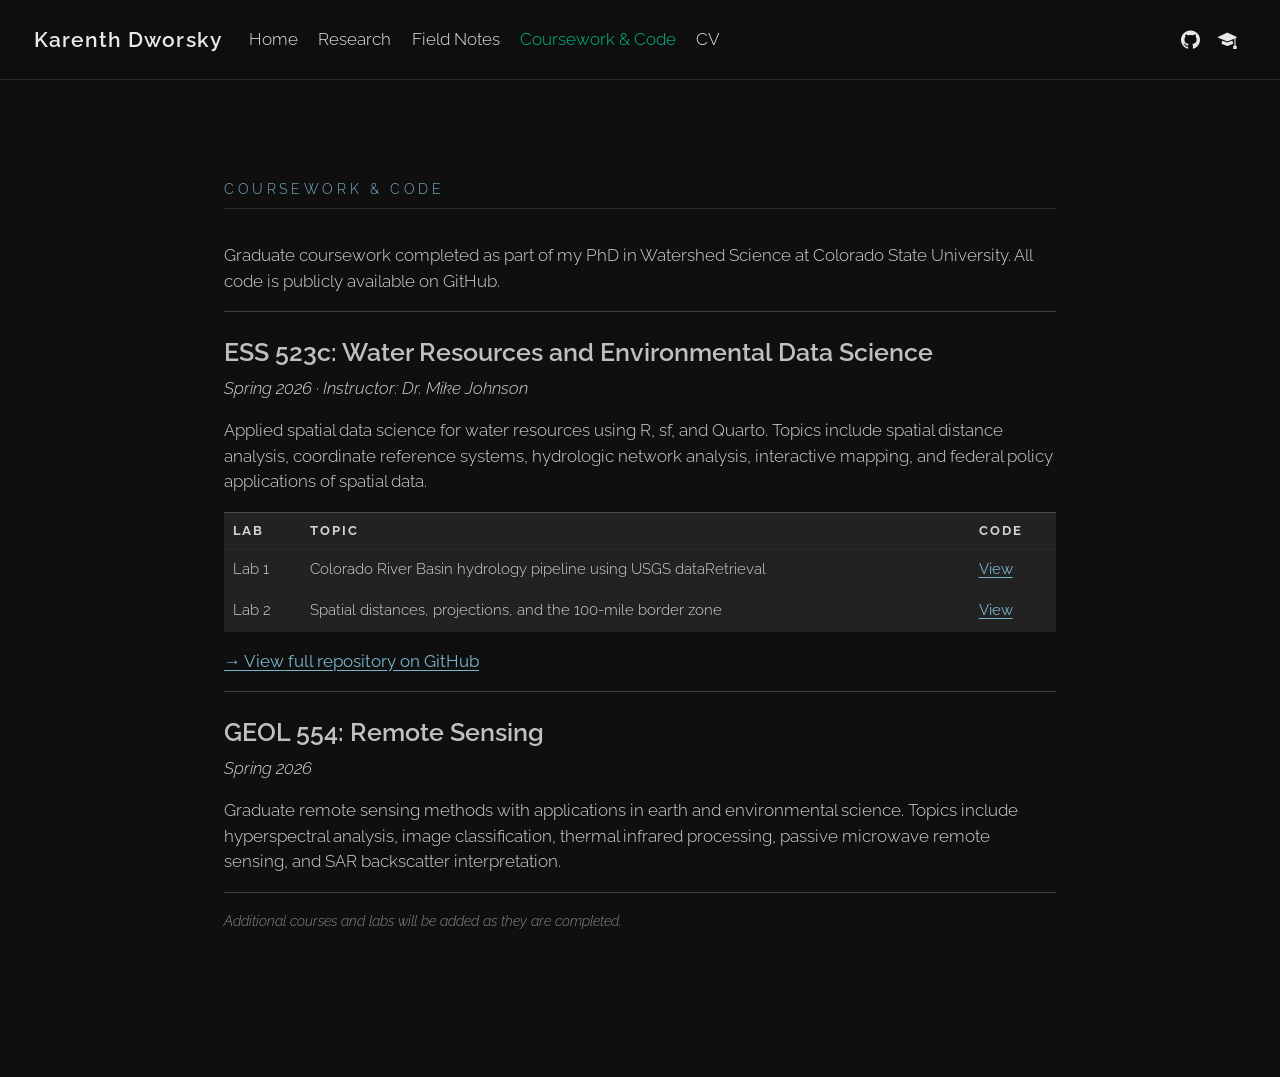
==== docs/coursework.html @ 01c9b75b "fix front page" ====
<!DOCTYPE html>
<html xmlns="http://www.w3.org/1999/xhtml" lang="en" xml:lang="en"><head>

<meta charset="utf-8">
<meta name="generator" content="quarto-1.8.25">

<meta name="viewport" content="width=device-width, initial-scale=1.0, user-scalable=yes">


<title>coursework – Karenth Dworsky</title>
<style>
code{white-space: pre-wrap;}
span.smallcaps{font-variant: small-caps;}
div.columns{display: flex; gap: min(4vw, 1.5em);}
div.column{flex: auto; overflow-x: auto;}
div.hanging-indent{margin-left: 1.5em; text-indent: -1.5em;}
ul.task-list{list-style: none;}
ul.task-list li input[type="checkbox"] {
  width: 0.8em;
  margin: 0 0.8em 0.2em -1em; /* quarto-specific, see https://github.com/quarto-dev/quarto-cli/issues/4556 */ 
  vertical-align: middle;
}
</style>


<script src="site_libs/quarto-nav/quarto-nav.js"></script>
<script src="site_libs/quarto-nav/headroom.min.js"></script>
<script src="site_libs/clipboard/clipboard.min.js"></script>
<script src="site_libs/quarto-search/autocomplete.umd.js"></script>
<script src="site_libs/quarto-search/fuse.min.js"></script>
<script src="site_libs/quarto-search/quarto-search.js"></script>
<meta name="quarto:offset" content="./">
<script src="site_libs/quarto-html/quarto.js" type="module"></script>
<script src="site_libs/quarto-html/tabsets/tabsets.js" type="module"></script>
<script src="site_libs/quarto-html/axe/axe-check.js" type="module"></script>
<script src="site_libs/quarto-html/popper.min.js"></script>
<script src="site_libs/quarto-html/tippy.umd.min.js"></script>
<script src="site_libs/quarto-html/anchor.min.js"></script>
<link href="site_libs/quarto-html/tippy.css" rel="stylesheet">
<link href="site_libs/quarto-html/quarto-syntax-highlighting-dark-707d8167ce6003fca903bfe2be84ab7f.css" rel="stylesheet" id="quarto-text-highlighting-styles">
<script src="site_libs/bootstrap/bootstrap.min.js"></script>
<link href="site_libs/bootstrap/bootstrap-icons.css" rel="stylesheet">
<link href="site_libs/bootstrap/bootstrap-4c8f9700d52235dd0306a267d5037ab1.min.css" rel="stylesheet" append-hash="true" id="quarto-bootstrap" data-mode="dark">
<script id="quarto-search-options" type="application/json">{
  "location": "navbar",
  "copy-button": false,
  "collapse-after": 3,
  "panel-placement": "end",
  "type": "overlay",
  "limit": 50,
  "keyboard-shortcut": [
    "f",
    "/",
    "s"
  ],
  "show-item-context": false,
  "language": {
    "search-no-results-text": "No results",
    "search-matching-documents-text": "matching documents",
    "search-copy-link-title": "Copy link to search",
    "search-hide-matches-text": "Hide additional matches",
    "search-more-match-text": "more match in this document",
    "search-more-matches-text": "more matches in this document",
    "search-clear-button-title": "Clear",
    "search-text-placeholder": "",
    "search-detached-cancel-button-title": "Cancel",
    "search-submit-button-title": "Submit",
    "search-label": "Search"
  }
}</script>


</head>

<body class="nav-fixed quarto-light">

<div id="quarto-search-results"></div>
  <header id="quarto-header" class="headroom fixed-top">
    <nav class="navbar navbar-expand-lg " data-bs-theme="dark">
      <div class="navbar-container container-fluid">
      <div class="navbar-brand-container mx-auto">
    <a href="./index.html" class="navbar-brand navbar-brand-logo">
    </a>
    <a class="navbar-brand" href="./index.html">
    <span class="navbar-title">Karenth Dworsky</span>
    </a>
  </div>
            <div id="quarto-search" class="" title="Search"></div>
          <button class="navbar-toggler" type="button" data-bs-toggle="collapse" data-bs-target="#navbarCollapse" aria-controls="navbarCollapse" role="menu" aria-expanded="false" aria-label="Toggle navigation" onclick="if (window.quartoToggleHeadroom) { window.quartoToggleHeadroom(); }">
  <span class="navbar-toggler-icon"></span>
</button>
          <div class="collapse navbar-collapse" id="navbarCollapse">
            <ul class="navbar-nav navbar-nav-scroll me-auto">
  <li class="nav-item">
    <a class="nav-link" href="./index.html"> 
<span class="menu-text">Home</span></a>
  </li>  
  <li class="nav-item">
    <a class="nav-link" href="./research.html"> 
<span class="menu-text">Research</span></a>
  </li>  
  <li class="nav-item">
    <a class="nav-link" href="./fieldnotes.html"> 
<span class="menu-text">Field Notes</span></a>
  </li>  
  <li class="nav-item">
    <a class="nav-link active" href="./coursework.html" aria-current="page"> 
<span class="menu-text">Coursework &amp; Code</span></a>
  </li>  
  <li class="nav-item">
    <a class="nav-link" href="./cv.html"> 
<span class="menu-text">CV</span></a>
  </li>  
</ul>
            <ul class="navbar-nav navbar-nav-scroll ms-auto">
  <li class="nav-item compact">
    <a class="nav-link" href="https://github.com/karenthdworsky"> <i class="bi bi-github" role="img">
</i> 
<span class="menu-text"></span></a>
  </li>  
  <li class="nav-item compact">
    <a class="nav-link" href="https://orcid.org/0000-0002-3287-6934"> <i class="bi bi-mortarboard-fill" role="img">
</i> 
<span class="menu-text"></span></a>
  </li>  
</ul>
          </div> <!-- /navcollapse -->
            <div class="quarto-navbar-tools">
</div>
      </div> <!-- /container-fluid -->
    </nav>
</header>
<!-- content -->
<div id="quarto-content" class="quarto-container page-columns page-rows-contents page-layout-full page-navbar">
<!-- sidebar -->
<!-- margin-sidebar -->
    
<!-- main -->
<main class="content column-page" id="quarto-document-content"><header id="title-block-header" class="quarto-title-block"></header>




<div class="section">
<p class="section-title">Coursework &amp; Code</p>

<p>Graduate coursework completed as part of my PhD in Watershed Science at Colorado State University. 
All code is publicly available on GitHub.</p>

<hr>

<h3 class="anchored">ESS 523c: Water Resources and Environmental Data Science</h3>
<p><em>Spring 2026 · Instructor: Dr. Mike Johnson</em></p>
<p>Applied spatial data science for water resources using R, sf, and Quarto. Topics include 
spatial distance analysis, coordinate reference systems, hydrologic network analysis, 
interactive mapping, and federal policy applications of spatial data.</p>


<table class="caption-top table">
<thead>
<tr class="header">
<th data-quarto-table-cell-role="th">Lab</th>
<th data-quarto-table-cell-role="th">Topic</th>
<th data-quarto-table-cell-role="th">Code</th>
</tr>
</thead>
<tbody>
<tr class="odd">
<td>Lab 1</td>
<td>Colorado River Basin hydrology pipeline using USGS dataRetrieval</td>
<td><a href="https://karenthdworsky.github.io/csu-523c/lab-01.html" style="color: #7ab3cc;">View</a></td>
</tr>
<tr class="even">
<td>Lab 2</td>
<td>Spatial distances, projections, and the 100-mile border zone</td>
<td><a href="https://karenthdworsky.github.io/csu-523c/lab-02.html" style="color: #7ab3cc;">View</a></td>
</tr>
</tbody>
</table>


<p style="margin-top: 1rem;"><a href="https://github.com/karenthdworsky/csu-523c" style="color: #7ab3cc;">→ View full repository on GitHub</a></p>

<hr>

<h3 class="anchored">GEOL 554: Remote Sensing</h3>
<p><em>Spring 2026</em></p>
<p>Graduate remote sensing methods with applications in earth and environmental science. 
Topics include hyperspectral analysis, image classification, thermal infrared processing, 
passive microwave remote sensing, and SAR backscatter interpretation.</p>

<hr>

<p style="color: #888; font-size: 0.85rem;"><em>Additional courses and labs will be added as they are completed.</em></p>

</div>



</main> <!-- /main -->
<script id="quarto-html-after-body" type="application/javascript">
  window.document.addEventListener("DOMContentLoaded", function (event) {
    const icon = "";
    const anchorJS = new window.AnchorJS();
    anchorJS.options = {
      placement: 'right',
      icon: icon
    };
    anchorJS.add('.anchored');
    const isCodeAnnotation = (el) => {
      for (const clz of el.classList) {
        if (clz.startsWith('code-annotation-')) {                     
          return true;
        }
      }
      return false;
    }
    const onCopySuccess = function(e) {
      // button target
      const button = e.trigger;
      // don't keep focus
      button.blur();
      // flash "checked"
      button.classList.add('code-copy-button-checked');
      var currentTitle = button.getAttribute("title");
      button.setAttribute("title", "Copied!");
      let tooltip;
      if (window.bootstrap) {
        button.setAttribute("data-bs-toggle", "tooltip");
        button.setAttribute("data-bs-placement", "left");
        button.setAttribute("data-bs-title", "Copied!");
        tooltip = new bootstrap.Tooltip(button, 
          { trigger: "manual", 
            customClass: "code-copy-button-tooltip",
            offset: [0, -8]});
        tooltip.show();    
      }
      setTimeout(function() {
        if (tooltip) {
          tooltip.hide();
          button.removeAttribute("data-bs-title");
          button.removeAttribute("data-bs-toggle");
          button.removeAttribute("data-bs-placement");
        }
        button.setAttribute("title", currentTitle);
        button.classList.remove('code-copy-button-checked');
      }, 1000);
      // clear code selection
      e.clearSelection();
    }
    const getTextToCopy = function(trigger) {
      const outerScaffold = trigger.parentElement.cloneNode(true);
      const codeEl = outerScaffold.querySelector('code');
      for (const childEl of codeEl.children) {
        if (isCodeAnnotation(childEl)) {
          childEl.remove();
        }
      }
      return codeEl.innerText;
    }
    const clipboard = new window.ClipboardJS('.code-copy-button:not([data-in-quarto-modal])', {
      text: getTextToCopy
    });
    clipboard.on('success', onCopySuccess);
    if (window.document.getElementById('quarto-embedded-source-code-modal')) {
      const clipboardModal = new window.ClipboardJS('.code-copy-button[data-in-quarto-modal]', {
        text: getTextToCopy,
        container: window.document.getElementById('quarto-embedded-source-code-modal')
      });
      clipboardModal.on('success', onCopySuccess);
    }
      var localhostRegex = new RegExp(/^(?:http|https):\/\/localhost\:?[0-9]*\//);
      var mailtoRegex = new RegExp(/^mailto:/);
        var filterRegex = new RegExp('/' + window.location.host + '/');
      var isInternal = (href) => {
          return filterRegex.test(href) || localhostRegex.test(href) || mailtoRegex.test(href);
      }
      // Inspect non-navigation links and adorn them if external
     var links = window.document.querySelectorAll('a[href]:not(.nav-link):not(.navbar-brand):not(.toc-action):not(.sidebar-link):not(.sidebar-item-toggle):not(.pagination-link):not(.no-external):not([aria-hidden]):not(.dropdown-item):not(.quarto-navigation-tool):not(.about-link)');
      for (var i=0; i<links.length; i++) {
        const link = links[i];
        if (!isInternal(link.href)) {
          // undo the damage that might have been done by quarto-nav.js in the case of
          // links that we want to consider external
          if (link.dataset.originalHref !== undefined) {
            link.href = link.dataset.originalHref;
          }
        }
      }
    function tippyHover(el, contentFn, onTriggerFn, onUntriggerFn) {
      const config = {
        allowHTML: true,
        maxWidth: 500,
        delay: 100,
        arrow: false,
        appendTo: function(el) {
            return el.parentElement;
        },
        interactive: true,
        interactiveBorder: 10,
        theme: 'quarto',
        placement: 'bottom-start',
      };
      if (contentFn) {
        config.content = contentFn;
      }
      if (onTriggerFn) {
        config.onTrigger = onTriggerFn;
      }
      if (onUntriggerFn) {
        config.onUntrigger = onUntriggerFn;
      }
      window.tippy(el, config); 
    }
    const noterefs = window.document.querySelectorAll('a[role="doc-noteref"]');
    for (var i=0; i<noterefs.length; i++) {
      const ref = noterefs[i];
      tippyHover(ref, function() {
        // use id or data attribute instead here
        let href = ref.getAttribute('data-footnote-href') || ref.getAttribute('href');
        try { href = new URL(href).hash; } catch {}
        const id = href.replace(/^#\/?/, "");
        const note = window.document.getElementById(id);
        if (note) {
          return note.innerHTML;
        } else {
          return "";
        }
      });
    }
    const xrefs = window.document.querySelectorAll('a.quarto-xref');
    const processXRef = (id, note) => {
      // Strip column container classes
      const stripColumnClz = (el) => {
        el.classList.remove("page-full", "page-columns");
        if (el.children) {
          for (const child of el.children) {
            stripColumnClz(child);
          }
        }
      }
      stripColumnClz(note)
      if (id === null || id.startsWith('sec-')) {
        // Special case sections, only their first couple elements
        const container = document.createElement("div");
        if (note.children && note.children.length > 2) {
          container.appendChild(note.children[0].cloneNode(true));
          for (let i = 1; i < note.children.length; i++) {
            const child = note.children[i];
            if (child.tagName === "P" && child.innerText === "") {
              continue;
            } else {
              container.appendChild(child.cloneNode(true));
              break;
            }
          }
          if (window.Quarto?.typesetMath) {
            window.Quarto.typesetMath(container);
          }
          return container.innerHTML
        } else {
          if (window.Quarto?.typesetMath) {
            window.Quarto.typesetMath(note);
          }
          return note.innerHTML;
        }
      } else {
        // Remove any anchor links if they are present
        const anchorLink = note.querySelector('a.anchorjs-link');
        if (anchorLink) {
          anchorLink.remove();
        }
        if (window.Quarto?.typesetMath) {
          window.Quarto.typesetMath(note);
        }
        if (note.classList.contains("callout")) {
          return note.outerHTML;
        } else {
          return note.innerHTML;
        }
      }
    }
    for (var i=0; i<xrefs.length; i++) {
      const xref = xrefs[i];
      tippyHover(xref, undefined, function(instance) {
        instance.disable();
        let url = xref.getAttribute('href');
        let hash = undefined; 
        if (url.startsWith('#')) {
          hash = url;
        } else {
          try { hash = new URL(url).hash; } catch {}
        }
        if (hash) {
          const id = hash.replace(/^#\/?/, "");
          const note = window.document.getElementById(id);
          if (note !== null) {
            try {
              const html = processXRef(id, note.cloneNode(true));
              instance.setContent(html);
            } finally {
              instance.enable();
              instance.show();
            }
          } else {
            // See if we can fetch this
            fetch(url.split('#')[0])
            .then(res => res.text())
            .then(html => {
              const parser = new DOMParser();
              const htmlDoc = parser.parseFromString(html, "text/html");
              const note = htmlDoc.getElementById(id);
              if (note !== null) {
                const html = processXRef(id, note);
                instance.setContent(html);
              } 
            }).finally(() => {
              instance.enable();
              instance.show();
            });
          }
        } else {
          // See if we can fetch a full url (with no hash to target)
          // This is a special case and we should probably do some content thinning / targeting
          fetch(url)
          .then(res => res.text())
          .then(html => {
            const parser = new DOMParser();
            const htmlDoc = parser.parseFromString(html, "text/html");
            const note = htmlDoc.querySelector('main.content');
            if (note !== null) {
              // This should only happen for chapter cross references
              // (since there is no id in the URL)
              // remove the first header
              if (note.children.length > 0 && note.children[0].tagName === "HEADER") {
                note.children[0].remove();
              }
              const html = processXRef(null, note);
              instance.setContent(html);
            } 
          }).finally(() => {
            instance.enable();
            instance.show();
          });
        }
      }, function(instance) {
      });
    }
        let selectedAnnoteEl;
        const selectorForAnnotation = ( cell, annotation) => {
          let cellAttr = 'data-code-cell="' + cell + '"';
          let lineAttr = 'data-code-annotation="' +  annotation + '"';
          const selector = 'span[' + cellAttr + '][' + lineAttr + ']';
          return selector;
        }
        const selectCodeLines = (annoteEl) => {
          const doc = window.document;
          const targetCell = annoteEl.getAttribute("data-target-cell");
          const targetAnnotation = annoteEl.getAttribute("data-target-annotation");
          const annoteSpan = window.document.querySelector(selectorForAnnotation(targetCell, targetAnnotation));
          const lines = annoteSpan.getAttribute("data-code-lines").split(",");
          const lineIds = lines.map((line) => {
            return targetCell + "-" + line;
          })
          let top = null;
          let height = null;
          let parent = null;
          if (lineIds.length > 0) {
              //compute the position of the single el (top and bottom and make a div)
              const el = window.document.getElementById(lineIds[0]);
              top = el.offsetTop;
              height = el.offsetHeight;
              parent = el.parentElement.parentElement;
            if (lineIds.length > 1) {
              const lastEl = window.document.getElementById(lineIds[lineIds.length - 1]);
              const bottom = lastEl.offsetTop + lastEl.offsetHeight;
              height = bottom - top;
            }
            if (top !== null && height !== null && parent !== null) {
              // cook up a div (if necessary) and position it 
              let div = window.document.getElementById("code-annotation-line-highlight");
              if (div === null) {
                div = window.document.createElement("div");
                div.setAttribute("id", "code-annotation-line-highlight");
                div.style.position = 'absolute';
                parent.appendChild(div);
              }
              div.style.top = top - 2 + "px";
              div.style.height = height + 4 + "px";
              div.style.left = 0;
              let gutterDiv = window.document.getElementById("code-annotation-line-highlight-gutter");
              if (gutterDiv === null) {
                gutterDiv = window.document.createElement("div");
                gutterDiv.setAttribute("id", "code-annotation-line-highlight-gutter");
                gutterDiv.style.position = 'absolute';
                const codeCell = window.document.getElementById(targetCell);
                const gutter = codeCell.querySelector('.code-annotation-gutter');
                gutter.appendChild(gutterDiv);
              }
              gutterDiv.style.top = top - 2 + "px";
              gutterDiv.style.height = height + 4 + "px";
            }
            selectedAnnoteEl = annoteEl;
          }
        };
        const unselectCodeLines = () => {
          const elementsIds = ["code-annotation-line-highlight", "code-annotation-line-highlight-gutter"];
          elementsIds.forEach((elId) => {
            const div = window.document.getElementById(elId);
            if (div) {
              div.remove();
            }
          });
          selectedAnnoteEl = undefined;
        };
          // Handle positioning of the toggle
      window.addEventListener(
        "resize",
        throttle(() => {
          elRect = undefined;
          if (selectedAnnoteEl) {
            selectCodeLines(selectedAnnoteEl);
          }
        }, 10)
      );
      function throttle(fn, ms) {
      let throttle = false;
      let timer;
        return (...args) => {
          if(!throttle) { // first call gets through
              fn.apply(this, args);
              throttle = true;
          } else { // all the others get throttled
              if(timer) clearTimeout(timer); // cancel #2
              timer = setTimeout(() => {
                fn.apply(this, args);
                timer = throttle = false;
              }, ms);
          }
        };
      }
        // Attach click handler to the DT
        const annoteDls = window.document.querySelectorAll('dt[data-target-cell]');
        for (const annoteDlNode of annoteDls) {
          annoteDlNode.addEventListener('click', (event) => {
            const clickedEl = event.target;
            if (clickedEl !== selectedAnnoteEl) {
              unselectCodeLines();
              const activeEl = window.document.querySelector('dt[data-target-cell].code-annotation-active');
              if (activeEl) {
                activeEl.classList.remove('code-annotation-active');
              }
              selectCodeLines(clickedEl);
              clickedEl.classList.add('code-annotation-active');
            } else {
              // Unselect the line
              unselectCodeLines();
              clickedEl.classList.remove('code-annotation-active');
            }
          });
        }
    const findCites = (el) => {
      const parentEl = el.parentElement;
      if (parentEl) {
        const cites = parentEl.dataset.cites;
        if (cites) {
          return {
            el,
            cites: cites.split(' ')
          };
        } else {
          return findCites(el.parentElement)
        }
      } else {
        return undefined;
      }
    };
    var bibliorefs = window.document.querySelectorAll('a[role="doc-biblioref"]');
    for (var i=0; i<bibliorefs.length; i++) {
      const ref = bibliorefs[i];
      const citeInfo = findCites(ref);
      if (citeInfo) {
        tippyHover(citeInfo.el, function() {
          var popup = window.document.createElement('div');
          citeInfo.cites.forEach(function(cite) {
            var citeDiv = window.document.createElement('div');
            citeDiv.classList.add('hanging-indent');
            citeDiv.classList.add('csl-entry');
            var biblioDiv = window.document.getElementById('ref-' + cite);
            if (biblioDiv) {
              citeDiv.innerHTML = biblioDiv.innerHTML;
            }
            popup.appendChild(citeDiv);
          });
          return popup.innerHTML;
        });
      }
    }
  });
  </script>
</div> <!-- /content -->




</body></html>
---- docs/site_libs/quarto-html/tippy.css ----
.tippy-box[data-animation=fade][data-state=hidden]{opacity:0}[data-tippy-root]{max-width:calc(100vw - 10px)}.tippy-box{position:relative;background-color:#333;color:#fff;border-radius:4px;font-size:14px;line-height:1.4;white-space:normal;outline:0;transition-property:transform,visibility,opacity}.tippy-box[data-placement^=top]>.tippy-arrow{bottom:0}.tippy-box[data-placement^=top]>.tippy-arrow:before{bottom:-7px;left:0;border-width:8px 8px 0;border-top-color:initial;transform-origin:center top}.tippy-box[data-placement^=bottom]>.tippy-arrow{top:0}.tippy-box[data-placement^=bottom]>.tippy-arrow:before{top:-7px;left:0;border-width:0 8px 8px;border-bottom-color:initial;transform-origin:center bottom}.tippy-box[data-placement^=left]>.tippy-arrow{right:0}.tippy-box[data-placement^=left]>.tippy-arrow:before{border-width:8px 0 8px 8px;border-left-color:initial;right:-7px;transform-origin:center left}.tippy-box[data-placement^=right]>.tippy-arrow{left:0}.tippy-box[data-placement^=right]>.tippy-arrow:before{left:-7px;border-width:8px 8px 8px 0;border-right-color:initial;transform-origin:center right}.tippy-box[data-inertia][data-state=visible]{transition-timing-function:cubic-bezier(.54,1.5,.38,1.11)}.tippy-arrow{width:16px;height:16px;color:#333}.tippy-arrow:before{content:"";position:absolute;border-color:transparent;border-style:solid}.tippy-content{position:relative;padding:5px 9px;z-index:1}
---- docs/site_libs/quarto-html/quarto-syntax-highlighting-dark-707d8167ce6003fca903bfe2be84ab7f.css ----
/* quarto syntax highlight colors */
:root {
  --quarto-hl-al-color: #f07178;
  --quarto-hl-an-color: #d4d0ab;
  --quarto-hl-at-color: #00e0e0;
  --quarto-hl-bn-color: #d4d0ab;
  --quarto-hl-bu-color: #abe338;
  --quarto-hl-ch-color: #abe338;
  --quarto-hl-co-color: #f8f8f2;
  --quarto-hl-cv-color: #ffd700;
  --quarto-hl-cn-color: #ffd700;
  --quarto-hl-cf-color: #ffa07a;
  --quarto-hl-dt-color: #ffa07a;
  --quarto-hl-dv-color: #d4d0ab;
  --quarto-hl-do-color: #f8f8f2;
  --quarto-hl-er-color: #f07178;
  --quarto-hl-ex-color: #00e0e0;
  --quarto-hl-fl-color: #d4d0ab;
  --quarto-hl-fu-color: #ffa07a;
  --quarto-hl-im-color: #abe338;
  --quarto-hl-in-color: #d4d0ab;
  --quarto-hl-kw-color: #ffa07a;
  --quarto-hl-op-color: #ffa07a;
  --quarto-hl-ot-color: #00e0e0;
  --quarto-hl-pp-color: #dcc6e0;
  --quarto-hl-re-color: #00e0e0;
  --quarto-hl-sc-color: #abe338;
  --quarto-hl-ss-color: #abe338;
  --quarto-hl-st-color: #abe338;
  --quarto-hl-va-color: #00e0e0;
  --quarto-hl-vs-color: #abe338;
  --quarto-hl-wa-color: #dcc6e0;
}

/* other quarto variables */
:root {
  --quarto-font-monospace: SFMono-Regular, Menlo, Monaco, Consolas, "Liberation Mono", "Courier New", monospace;
}

/* syntax highlight based on Pandoc's rules */
pre > code.sourceCode > span {
  color: #f8f8f2;
}

code.sourceCode > span {
  color: #f8f8f2;
}

div.sourceCode,
div.sourceCode pre.sourceCode {
  color: #f8f8f2;
}

/* Normal */
code span {
  color: #f8f8f2;
}

/* Alert */
code span.al {
  color: #f07178;
}

/* Annotation */
code span.an {
  color: #d4d0ab;
}

/* Attribute */
code span.at {
  color: #00e0e0;
}

/* BaseN */
code span.bn {
  color: #d4d0ab;
}

/* BuiltIn */
code span.bu {
  color: #abe338;
}

/* ControlFlow */
code span.cf {
  font-weight: bold;
  color: #ffa07a;
}

/* Char */
code span.ch {
  color: #abe338;
}

/* Constant */
code span.cn {
  color: #ffd700;
}

/* Comment */
code span.co {
  font-style: italic;
  color: #f8f8f2;
}

/* CommentVar */
code span.cv {
  color: #ffd700;
}

/* Documentation */
code span.do {
  color: #f8f8f2;
}

/* DataType */
code span.dt {
  color: #ffa07a;
}

/* DecVal */
code span.dv {
  color: #d4d0ab;
}

/* Error */
code span.er {
  color: #f07178;
  text-decoration: underline;
}

/* Extension */
code span.ex {
  font-weight: bold;
  color: #00e0e0;
}

/* Float */
code span.fl {
  color: #d4d0ab;
}

/* Function */
code span.fu {
  color: #ffa07a;
}

/* Import */
code span.im {
  color: #abe338;
}

/* Information */
code span.in {
  color: #d4d0ab;
}

/* Keyword */
code span.kw {
  font-weight: bold;
  color: #ffa07a;
}

/* Operator */
code span.op {
  color: #ffa07a;
}

/* Other */
code span.ot {
  color: #00e0e0;
}

/* Preprocessor */
code span.pp {
  color: #dcc6e0;
}

/* RegionMarker */
code span.re {
  background-color: #f8f8f2;
  color: #00e0e0;
}

/* SpecialChar */
code span.sc {
  color: #abe338;
}

/* SpecialString */
code span.ss {
  color: #abe338;
}

/* String */
code span.st {
  color: #abe338;
}

/* Variable */
code span.va {
  color: #00e0e0;
}

/* VerbatimString */
code span.vs {
  color: #abe338;
}

/* Warning */
code span.wa {
  color: #dcc6e0;
}

.prevent-inlining {
  content: "</";
}

/*# sourceMappingURL=f5ab3bb6f5ded8da9f12dd3a91d3da26.css.map */
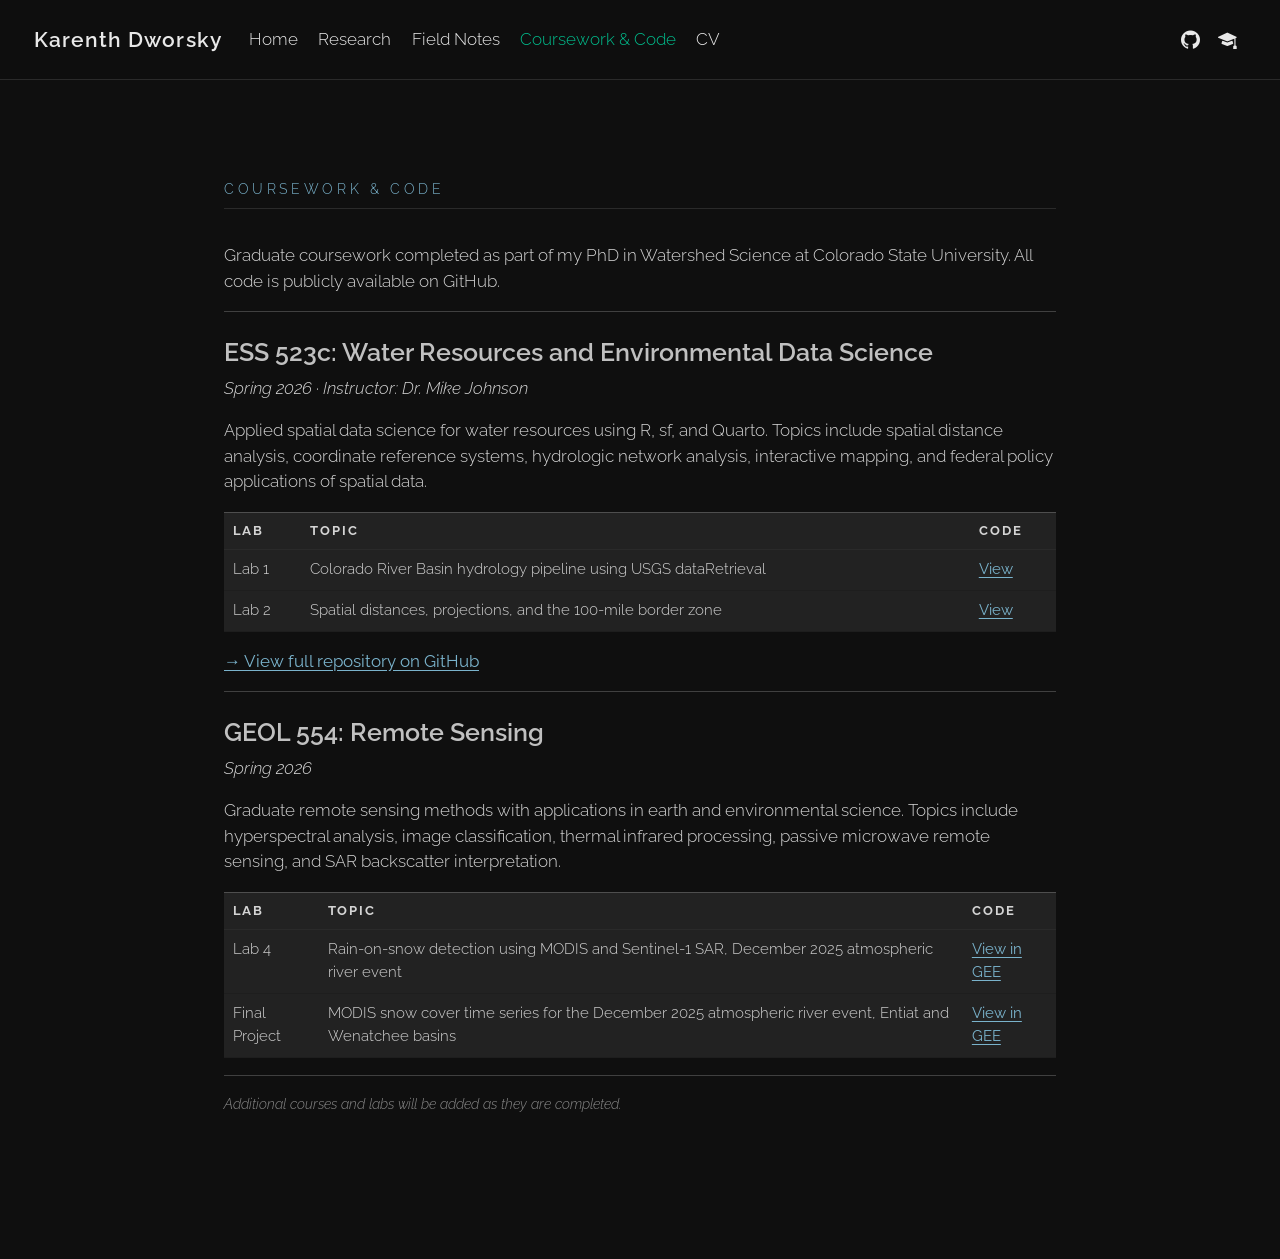
==== commit 9975f17b: "add GEOL 554 final project GEE script" ====
--- a/docs/coursework.html
+++ b/docs/coursework.html
@@ -168,12 +168,12 @@
 <tr class="odd">
 <td>Lab 1</td>
 <td>Colorado River Basin hydrology pipeline using USGS dataRetrieval</td>
-<td><a href="https://karenthdworsky.github.io/csu-523c/lab-01.html" style="color: #7ab3cc;">View</a></td>
+<td><a href="https://karenthdworsky.github.io/csu-523c/LAB01.html" style="color: #7ab3cc;">View</a></td>
 </tr>
 <tr class="even">
 <td>Lab 2</td>
 <td>Spatial distances, projections, and the 100-mile border zone</td>
-<td><a href="https://karenthdworsky.github.io/csu-523c/lab-02.html" style="color: #7ab3cc;">View</a></td>
+<td><a href="https://karenthdworsky.github.io/csu-523c/Lab02.html" style="color: #7ab3cc;">View</a></td>
 </tr>
 </tbody>
 </table>
@@ -188,6 +188,30 @@
 <p>Graduate remote sensing methods with applications in earth and environmental science. 
 Topics include hyperspectral analysis, image classification, thermal infrared processing, 
 passive microwave remote sensing, and SAR backscatter interpretation.</p>
+
+
+<table class="caption-top table">
+<thead>
+<tr class="header">
+<th data-quarto-table-cell-role="th">Lab</th>
+<th data-quarto-table-cell-role="th">Topic</th>
+<th data-quarto-table-cell-role="th">Code</th>
+</tr>
+</thead>
+<tbody>
+<tr class="odd">
+<td>Lab 4</td>
+<td>Rain-on-snow detection using MODIS and Sentinel-1 SAR, December 2025 atmospheric river event</td>
+<td><a href="https://code.earthengine.google.com/634869be55c5cf9a318f4b18df9120b0" style="color: #7ab3cc;">View in GEE</a></td>
+</tr>
+<tr class="even">
+<td>Final Project</td>
+<td>MODIS snow cover time series for the December 2025 atmospheric river event, Entiat and Wenatchee basins</td>
+<td><a href="https://code.earthengine.google.com/588ce9473c59e5df6f398d1baa3432ba" style="color: #7ab3cc;">View in GEE</a></td>
+</tr>
+</tbody>
+</table>
+
 
 <hr>
 
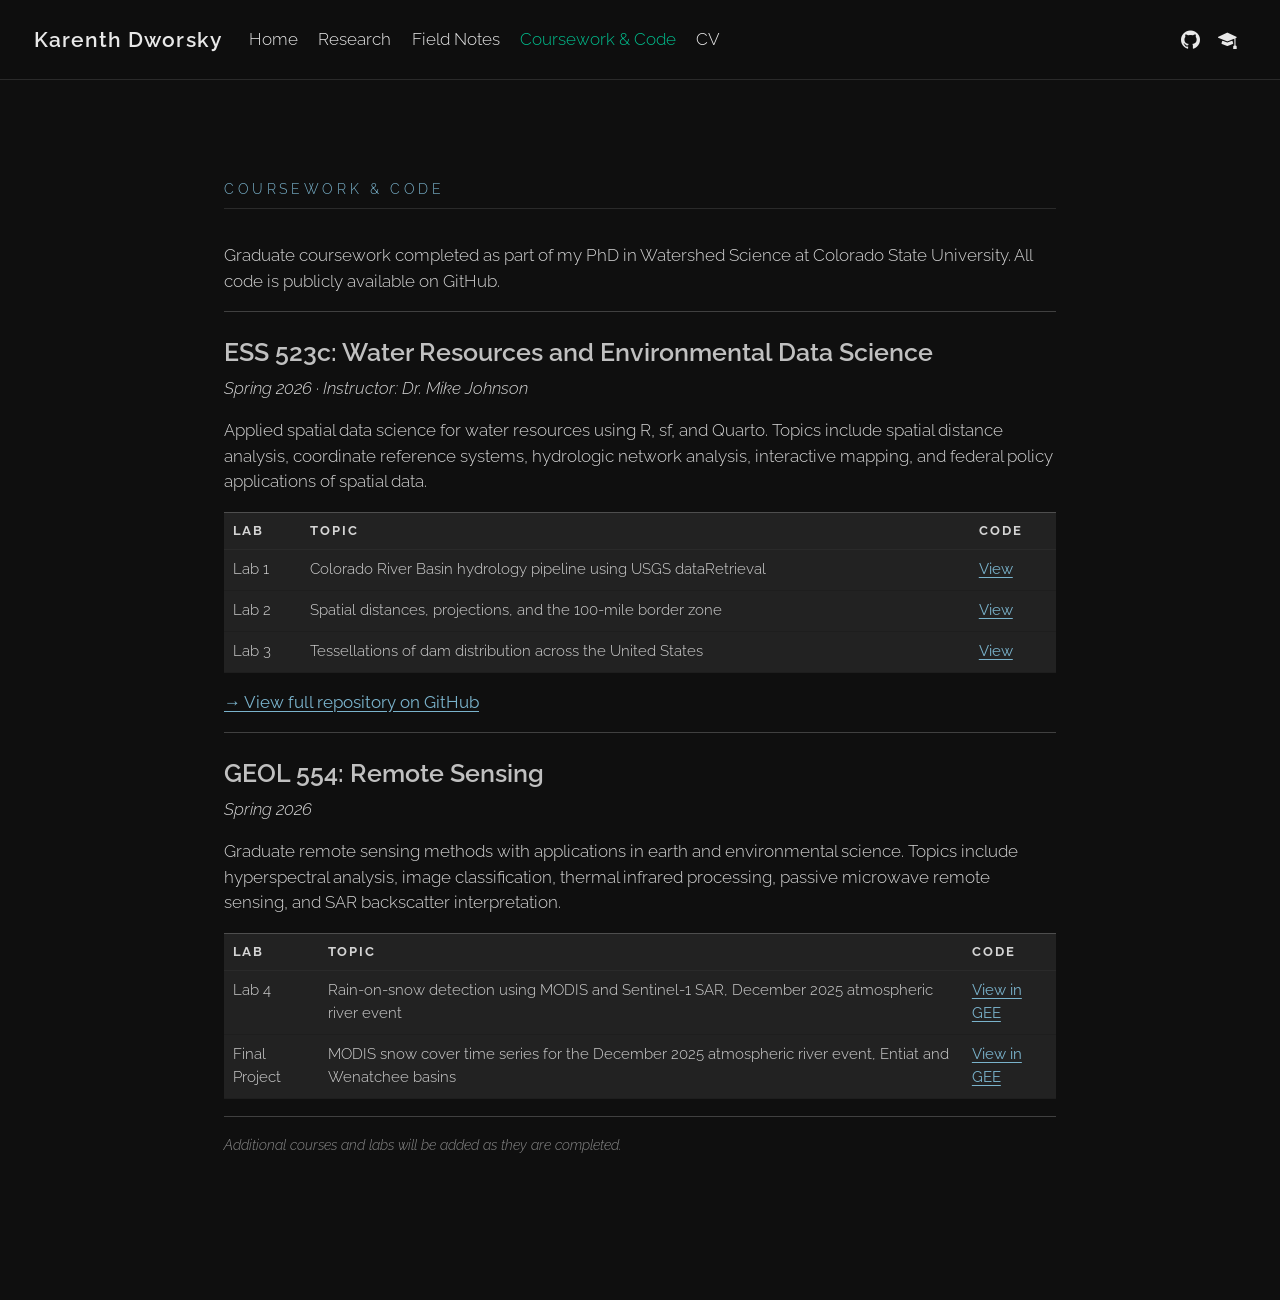
==== commit ce24b1ad: "add lab 3" ====
--- a/docs/coursework.html
+++ b/docs/coursework.html
@@ -175,6 +175,11 @@
 <td>Spatial distances, projections, and the 100-mile border zone</td>
 <td><a href="https://karenthdworsky.github.io/csu-523c/Lab02.html" style="color: #7ab3cc;">View</a></td>
 </tr>
+<tr class="odd">
+<td>Lab 3</td>
+<td>Tessellations of dam distribution across the United States</td>
+<td><a href="https://karenthdworsky.github.io/csu-523c/lab-03.html" style="color: #7ab3cc;">View</a></td>
+</tr>
 </tbody>
 </table>
 
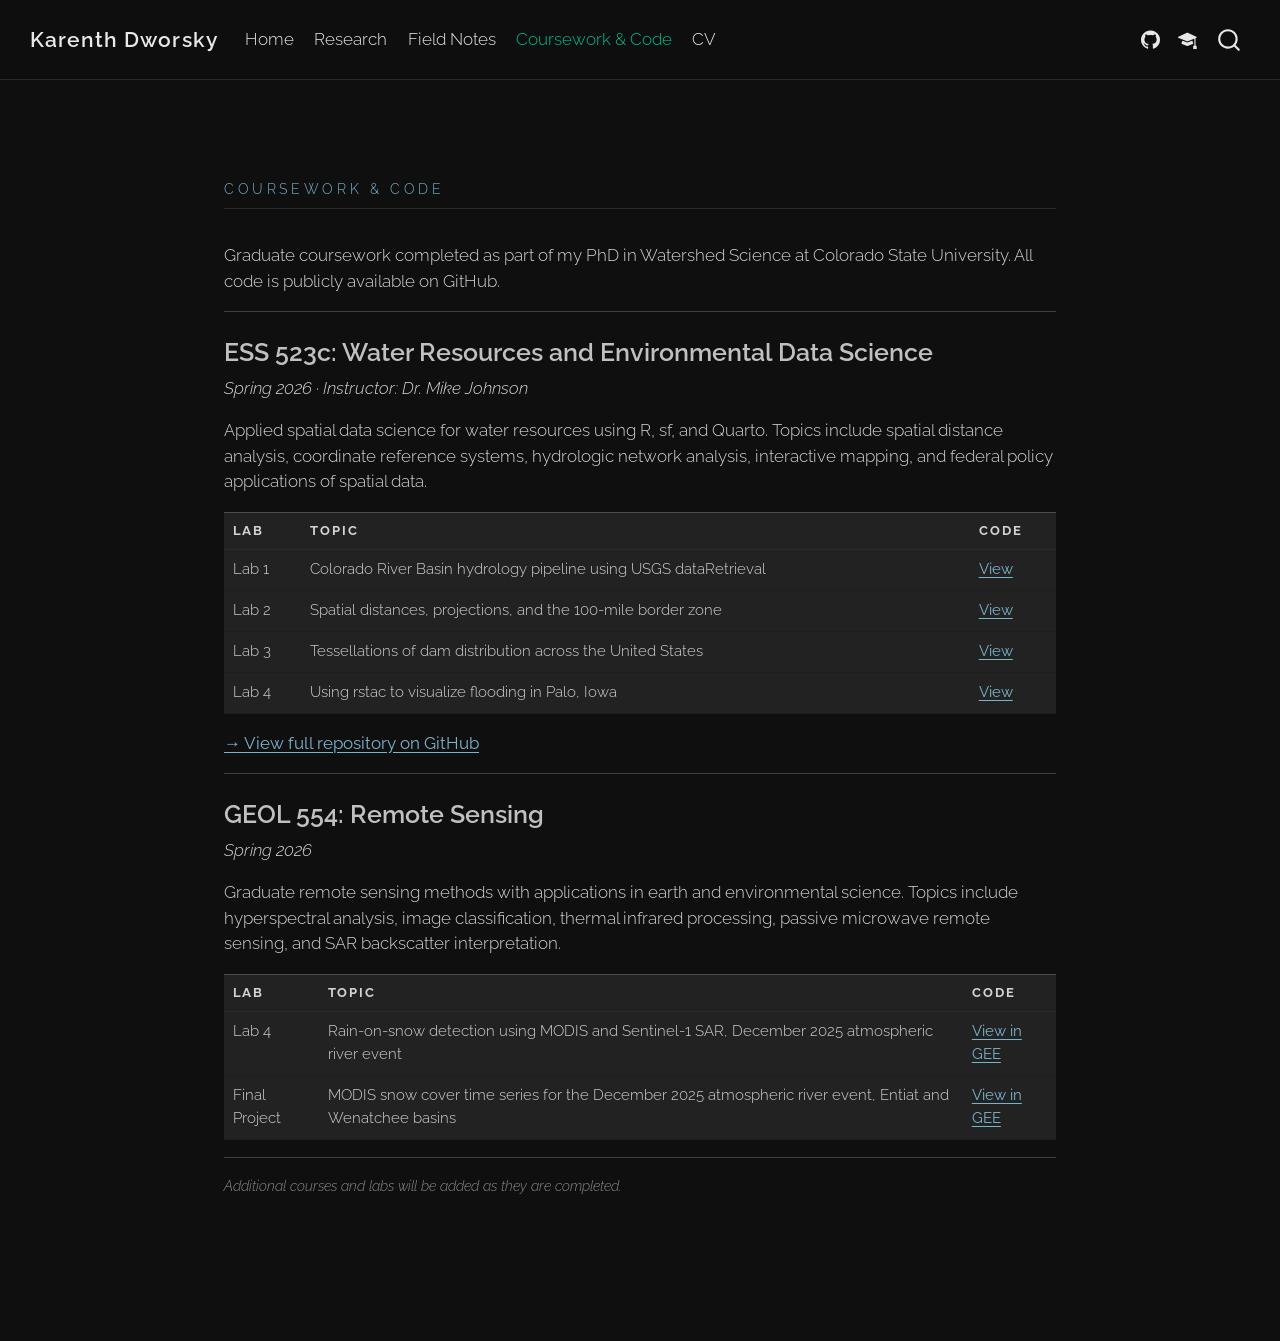
==== commit d80bc63e: "add lab 4" ====
--- a/docs/coursework.html
+++ b/docs/coursework.html
@@ -2,13 +2,16 @@
 <html xmlns="http://www.w3.org/1999/xhtml" lang="en" xml:lang="en"><head>
 
 <meta charset="utf-8">
-<meta name="generator" content="quarto-1.8.25">
+<meta name="generator" content="quarto-1.9.36">
 
 <meta name="viewport" content="width=device-width, initial-scale=1.0, user-scalable=yes">
 
 
 <title>coursework – Karenth Dworsky</title>
 <style>
+/* Default styles provided by pandoc.
+** See https://pandoc.org/MANUAL.html#variables-for-html for config info.
+*/
 code{white-space: pre-wrap;}
 span.smallcaps{font-variant: small-caps;}
 div.columns{display: flex; gap: min(4vw, 1.5em);}
@@ -32,15 +35,14 @@
 <meta name="quarto:offset" content="./">
 <script src="site_libs/quarto-html/quarto.js" type="module"></script>
 <script src="site_libs/quarto-html/tabsets/tabsets.js" type="module"></script>
-<script src="site_libs/quarto-html/axe/axe-check.js" type="module"></script>
 <script src="site_libs/quarto-html/popper.min.js"></script>
 <script src="site_libs/quarto-html/tippy.umd.min.js"></script>
 <script src="site_libs/quarto-html/anchor.min.js"></script>
 <link href="site_libs/quarto-html/tippy.css" rel="stylesheet">
-<link href="site_libs/quarto-html/quarto-syntax-highlighting-dark-707d8167ce6003fca903bfe2be84ab7f.css" rel="stylesheet" id="quarto-text-highlighting-styles">
+<link href="site_libs/quarto-html/quarto-syntax-highlighting-dark-f418161beb48e0141c760e455f12af2c.css" rel="stylesheet" id="quarto-text-highlighting-styles">
 <script src="site_libs/bootstrap/bootstrap.min.js"></script>
 <link href="site_libs/bootstrap/bootstrap-icons.css" rel="stylesheet">
-<link href="site_libs/bootstrap/bootstrap-4c8f9700d52235dd0306a267d5037ab1.min.css" rel="stylesheet" append-hash="true" id="quarto-bootstrap" data-mode="dark">
+<link href="site_libs/bootstrap/bootstrap-b5dcd1c36addcb5b7aa8d6626ab1c733.min.css" rel="stylesheet" append-hash="true" id="quarto-bootstrap" data-mode="dark">
 <script id="quarto-search-options" type="application/json">{
   "location": "navbar",
   "copy-button": false,
@@ -79,8 +81,6 @@
     <nav class="navbar navbar-expand-lg " data-bs-theme="dark">
       <div class="navbar-container container-fluid">
       <div class="navbar-brand-container mx-auto">
-    <a href="./index.html" class="navbar-brand navbar-brand-logo">
-    </a>
     <a class="navbar-brand" href="./index.html">
     <span class="navbar-title">Karenth Dworsky</span>
     </a>
@@ -180,6 +180,11 @@
 <td>Tessellations of dam distribution across the United States</td>
 <td><a href="https://karenthdworsky.github.io/csu-523c/lab-03.html" style="color: #7ab3cc;">View</a></td>
 </tr>
+<tr class="even">
+<td>Lab 4</td>
+<td>Using rstac to visualize flooding in Palo, Iowa</td>
+<td><a href="https://karenthdworsky.github.io/csu-523c/lab-04.html" style="color: #7ab3cc;">View</a></td>
+</tr>
 </tbody>
 </table>
 
--- a/docs/site_libs/quarto-html/quarto-syntax-highlighting-dark-f418161beb48e0141c760e455f12af2c.css
+++ b/docs/site_libs/quarto-html/quarto-syntax-highlighting-dark-f418161beb48e0141c760e455f12af2c.css
@@ -0,0 +1,219 @@
+/* quarto syntax highlight colors */
+:root {
+  --quarto-hl-al-color: #f07178;
+  --quarto-hl-an-color: #d4d0ab;
+  --quarto-hl-at-color: #00e0e0;
+  --quarto-hl-bn-color: #d4d0ab;
+  --quarto-hl-bu-color: #abe338;
+  --quarto-hl-ch-color: #abe338;
+  --quarto-hl-co-color: #f8f8f2;
+  --quarto-hl-cv-color: #ffd700;
+  --quarto-hl-cn-color: #ffd700;
+  --quarto-hl-cf-color: #ffa07a;
+  --quarto-hl-dt-color: #ffa07a;
+  --quarto-hl-dv-color: #d4d0ab;
+  --quarto-hl-do-color: #f8f8f2;
+  --quarto-hl-er-color: #f07178;
+  --quarto-hl-ex-color: #00e0e0;
+  --quarto-hl-fl-color: #d4d0ab;
+  --quarto-hl-fu-color: #ffa07a;
+  --quarto-hl-im-color: #abe338;
+  --quarto-hl-in-color: #d4d0ab;
+  --quarto-hl-kw-color: #ffa07a;
+  --quarto-hl-op-color: #ffa07a;
+  --quarto-hl-ot-color: #00e0e0;
+  --quarto-hl-pp-color: #dcc6e0;
+  --quarto-hl-re-color: #00e0e0;
+  --quarto-hl-sc-color: #abe338;
+  --quarto-hl-ss-color: #abe338;
+  --quarto-hl-st-color: #abe338;
+  --quarto-hl-va-color: #00e0e0;
+  --quarto-hl-vs-color: #abe338;
+  --quarto-hl-wa-color: #dcc6e0;
+}
+
+/* other quarto variables */
+:root {
+  --quarto-font-monospace: SFMono-Regular, Menlo, Monaco, Consolas, "Liberation Mono", "Courier New", monospace;
+}
+
+/* syntax highlight based on Pandoc's rules */
+pre > code.sourceCode > span {
+  color: #f8f8f2;
+}
+
+code.sourceCode > span {
+  color: #f8f8f2;
+}
+
+div.sourceCode,
+div.sourceCode pre.sourceCode {
+  color: #f8f8f2;
+}
+
+/* Normal */
+code span {
+  color: #f8f8f2;
+}
+
+/* Alert */
+code span.al {
+  color: #f07178;
+}
+
+/* Annotation */
+code span.an {
+  color: #d4d0ab;
+}
+
+/* Attribute */
+code span.at {
+  color: #00e0e0;
+}
+
+/* BaseN */
+code span.bn {
+  color: #d4d0ab;
+}
+
+/* BuiltIn */
+code span.bu {
+  color: #abe338;
+}
+
+/* ControlFlow */
+code span.cf {
+  font-weight: bold;
+  color: #ffa07a;
+}
+
+/* Char */
+code span.ch {
+  color: #abe338;
+}
+
+/* Constant */
+code span.cn {
+  color: #ffd700;
+}
+
+/* Comment */
+code span.co {
+  font-style: italic;
+  color: #f8f8f2;
+}
+
+/* CommentVar */
+code span.cv {
+  color: #ffd700;
+}
+
+/* Documentation */
+code span.do {
+  color: #f8f8f2;
+}
+
+/* DataType */
+code span.dt {
+  color: #ffa07a;
+}
+
+/* DecVal */
+code span.dv {
+  color: #d4d0ab;
+}
+
+/* Error */
+code span.er {
+  color: #f07178;
+  text-decoration: underline;
+}
+
+/* Extension */
+code span.ex {
+  font-weight: bold;
+  color: #00e0e0;
+}
+
+/* Float */
+code span.fl {
+  color: #d4d0ab;
+}
+
+/* Function */
+code span.fu {
+  color: #ffa07a;
+}
+
+/* Import */
+code span.im {
+  color: #abe338;
+}
+
+/* Information */
+code span.in {
+  color: #d4d0ab;
+}
+
+/* Keyword */
+code span.kw {
+  font-weight: bold;
+  color: #ffa07a;
+}
+
+/* Operator */
+code span.op {
+  color: #ffa07a;
+}
+
+/* Other */
+code span.ot {
+  color: #00e0e0;
+}
+
+/* Preprocessor */
+code span.pp {
+  color: #dcc6e0;
+}
+
+/* RegionMarker */
+code span.re {
+  background-color: #f8f8f2;
+  color: #00e0e0;
+}
+
+/* SpecialChar */
+code span.sc {
+  color: #abe338;
+}
+
+/* SpecialString */
+code span.ss {
+  color: #abe338;
+}
+
+/* String */
+code span.st {
+  color: #abe338;
+}
+
+/* Variable */
+code span.va {
+  color: #00e0e0;
+}
+
+/* VerbatimString */
+code span.vs {
+  color: #abe338;
+}
+
+/* Warning */
+code span.wa {
+  color: #dcc6e0;
+}
+
+.prevent-inlining {
+  content: "</";
+}
+
+/*# sourceMappingURL=378c2a0cc31455d06730fbe37c8f3789.css.map */
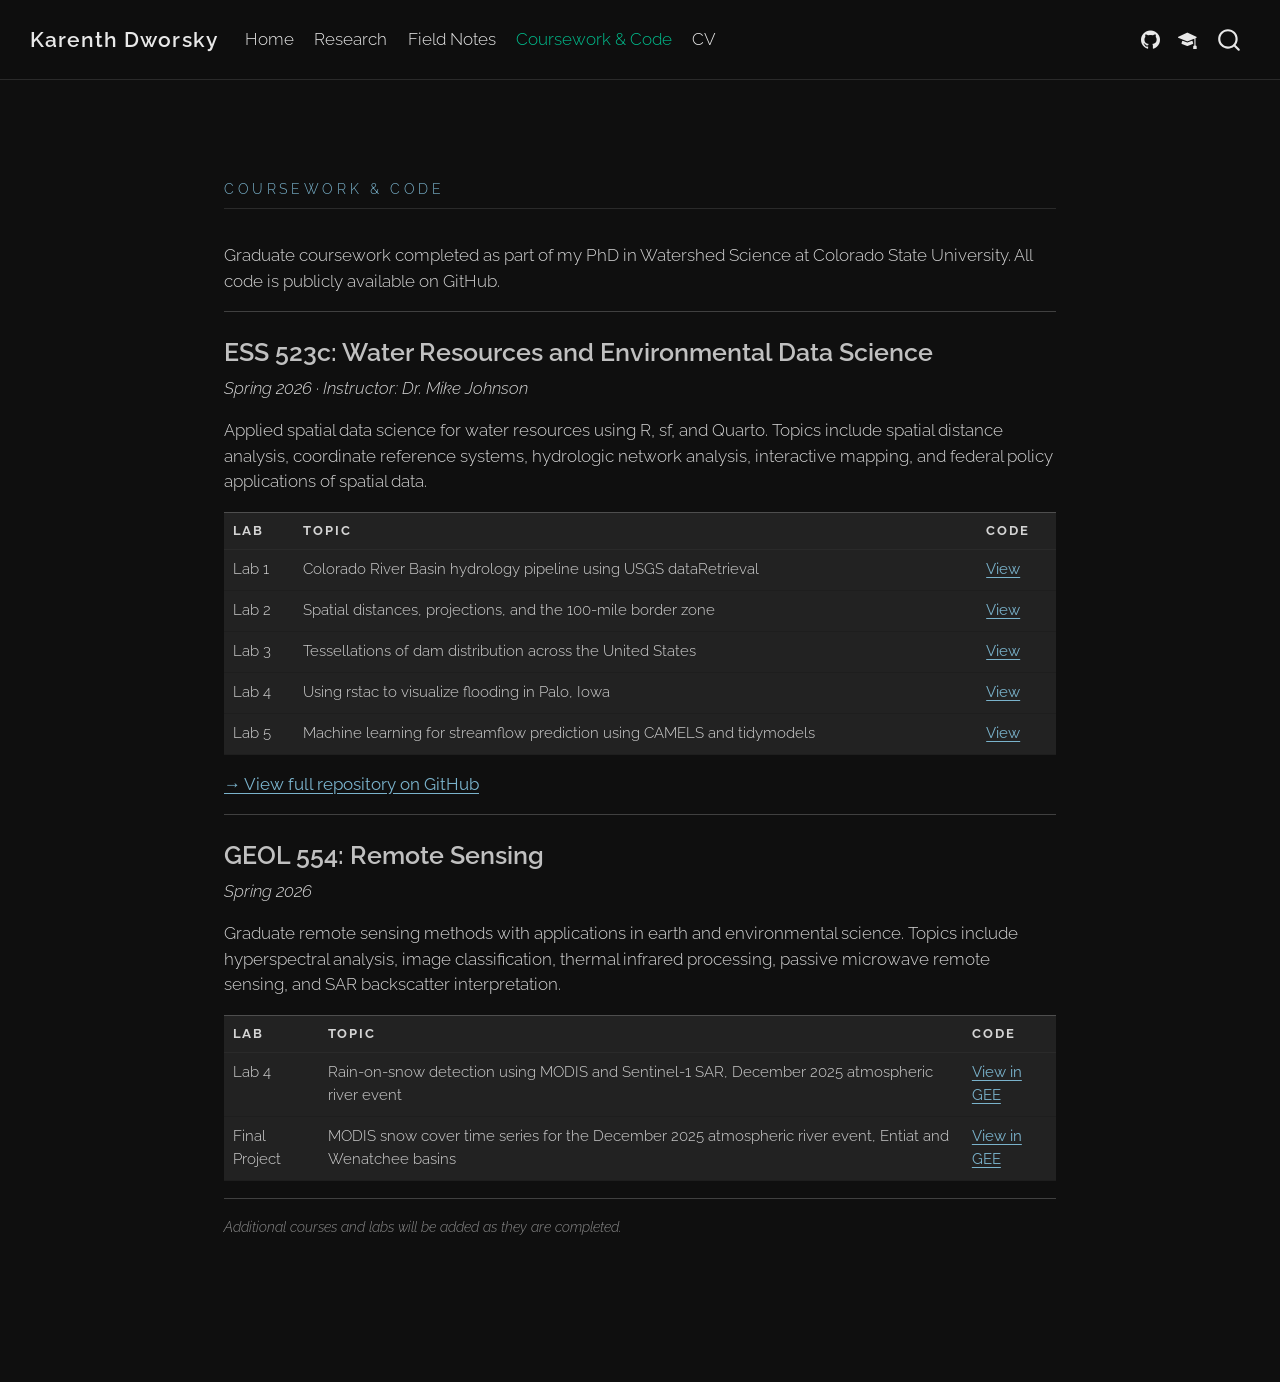
==== commit bdb8c0bc: "lab 5 upload" ====
--- a/docs/coursework.html
+++ b/docs/coursework.html
@@ -185,6 +185,11 @@
 <td>Using rstac to visualize flooding in Palo, Iowa</td>
 <td><a href="https://karenthdworsky.github.io/csu-523c/lab-04.html" style="color: #7ab3cc;">View</a></td>
 </tr>
+<tr class="odd">
+<td>Lab 5</td>
+<td>Machine learning for streamflow prediction using CAMELS and tidymodels</td>
+<td><a href="https://karenthdworsky.github.io/csu-523c/lab-05.html" style="color: #7ab3cc;">View</a></td>
+</tr>
 </tbody>
 </table>
 
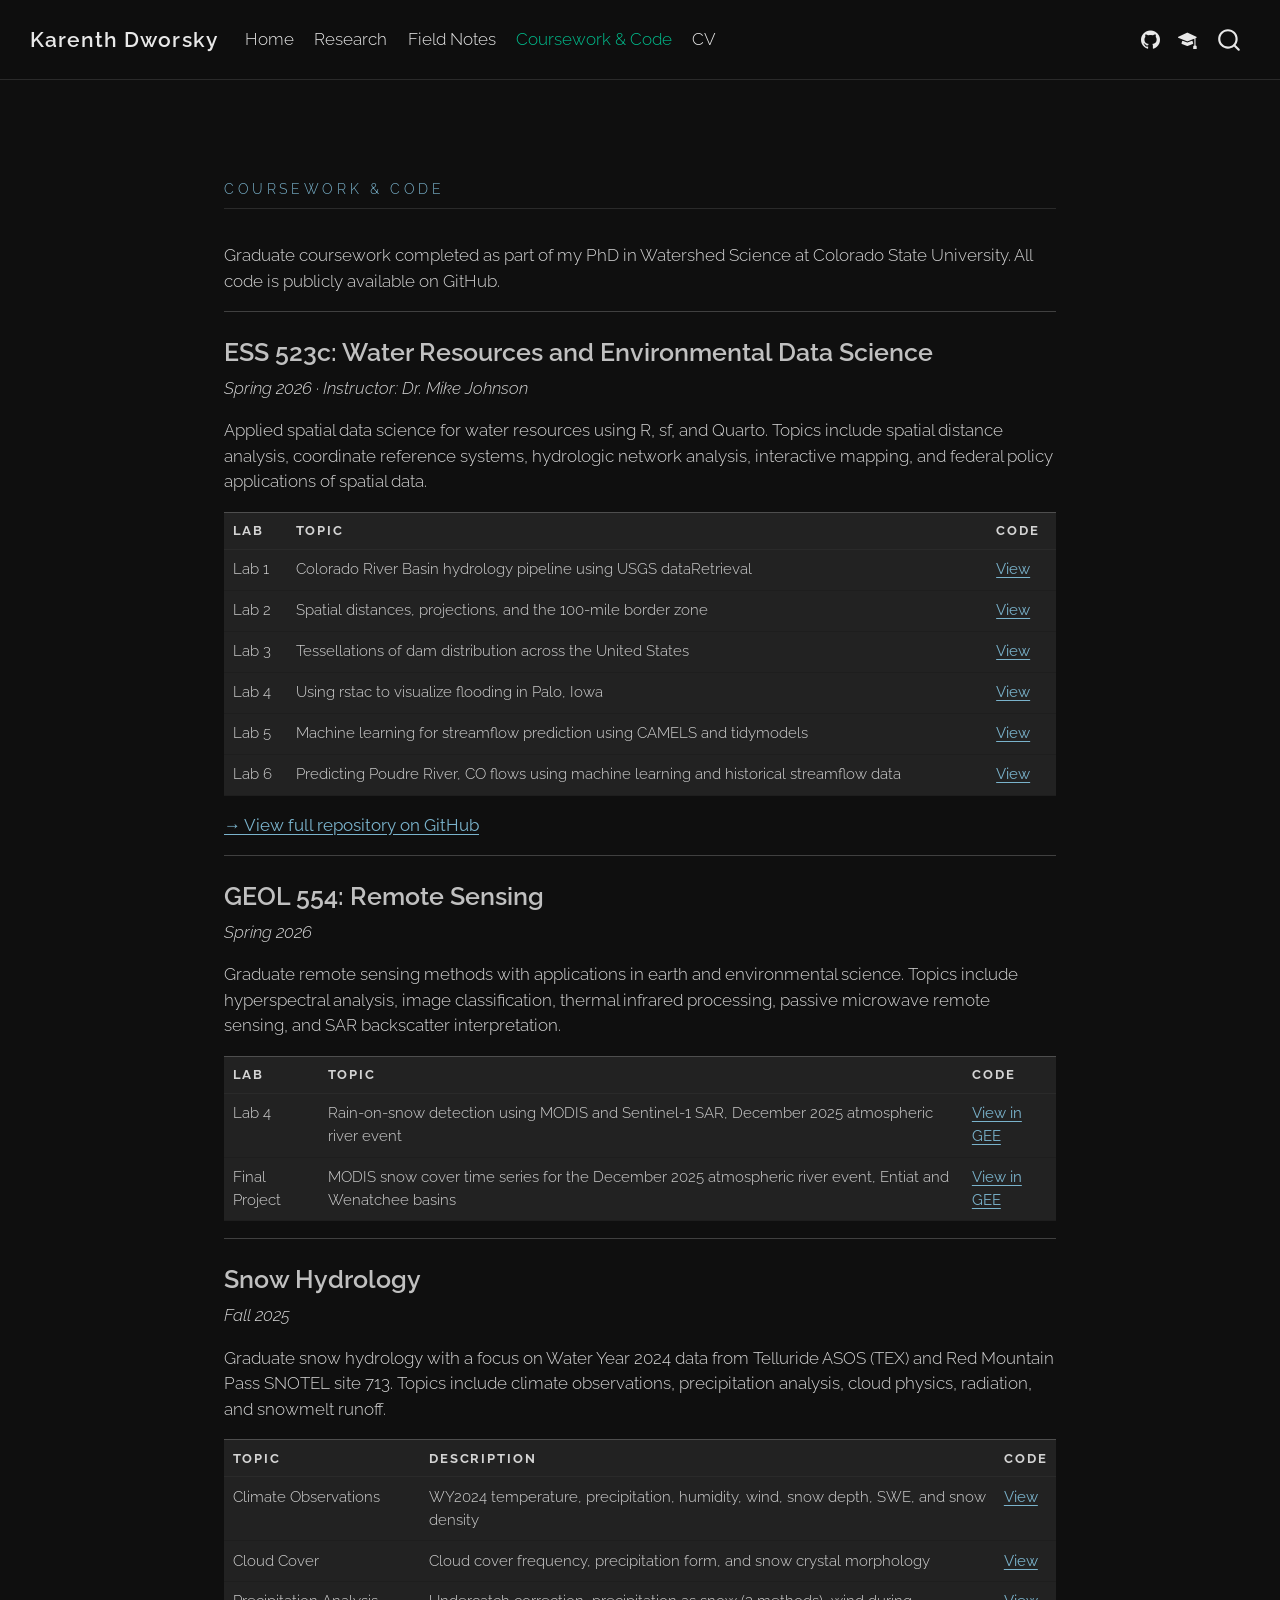
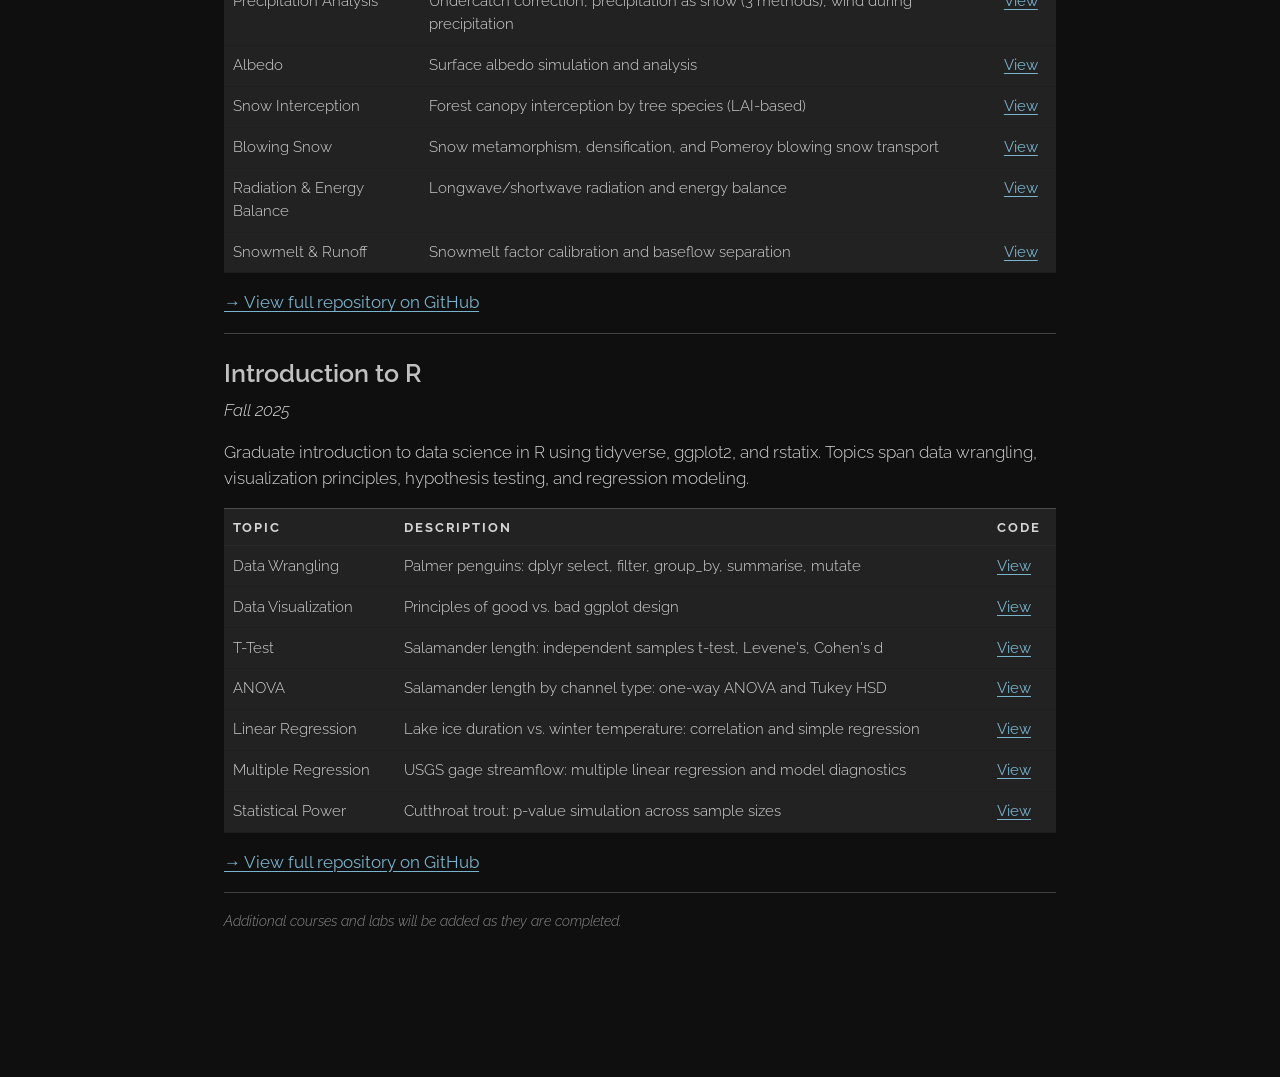
==== commit d3cdbcb8: "add the other courses" ====
--- a/docs/coursework.html
+++ b/docs/coursework.html
@@ -190,6 +190,11 @@
 <td>Machine learning for streamflow prediction using CAMELS and tidymodels</td>
 <td><a href="https://karenthdworsky.github.io/csu-523c/lab-05.html" style="color: #7ab3cc;">View</a></td>
 </tr>
+<tr class="even">
+<td>Lab 6</td>
+<td>Predicting Poudre River, CO flows using machine learning and historical streamflow data</td>
+<td><a href="https://karenthdworsky.github.io/csu-523c/lab-06.html" style="color: #7ab3cc;">View</a></td>
+</tr>
 </tbody>
 </table>
 
@@ -227,6 +232,127 @@
 </tbody>
 </table>
 
+
+<hr>
+
+<h3 class="anchored">Snow Hydrology</h3>
+<p><em>Fall 2025</em></p>
+<p>Graduate snow hydrology with a focus on Water Year 2024 data from Telluride ASOS (TEX) and Red Mountain Pass SNOTEL site 713.
+Topics include climate observations, precipitation analysis, cloud physics, radiation, and snowmelt runoff.</p>
+
+
+<table class="caption-top table">
+<thead>
+<tr class="header">
+<th data-quarto-table-cell-role="th">Topic</th>
+<th data-quarto-table-cell-role="th">Description</th>
+<th data-quarto-table-cell-role="th">Code</th>
+</tr>
+</thead>
+<tbody>
+<tr class="odd">
+<td>Climate Observations</td>
+<td>WY2024 temperature, precipitation, humidity, wind, snow depth, SWE, and snow density</td>
+<td><a href="https://karenthdworsky.github.io/snow-hydrology-25/climate-observations.html" style="color: #7ab3cc;">View</a></td>
+</tr>
+<tr class="even">
+<td>Cloud Cover</td>
+<td>Cloud cover frequency, precipitation form, and snow crystal morphology</td>
+<td><a href="https://karenthdworsky.github.io/snow-hydrology-25/cloud-cover.html" style="color: #7ab3cc;">View</a></td>
+</tr>
+<tr class="odd">
+<td>Precipitation Analysis</td>
+<td>Undercatch correction, precipitation as snow (3 methods), wind during precipitation</td>
+<td><a href="https://karenthdworsky.github.io/snow-hydrology-25/precipitation-analysis.html" style="color: #7ab3cc;">View</a></td>
+</tr>
+<tr class="even">
+<td>Albedo</td>
+<td>Surface albedo simulation and analysis</td>
+<td><a href="https://karenthdworsky.github.io/snow-hydrology-25/albedo.html" style="color: #7ab3cc;">View</a></td>
+</tr>
+<tr class="odd">
+<td>Snow Interception</td>
+<td>Forest canopy interception by tree species (LAI-based)</td>
+<td><a href="https://karenthdworsky.github.io/snow-hydrology-25/snow-interception.html" style="color: #7ab3cc;">View</a></td>
+</tr>
+<tr class="even">
+<td>Blowing Snow</td>
+<td>Snow metamorphism, densification, and Pomeroy blowing snow transport</td>
+<td><a href="https://karenthdworsky.github.io/snow-hydrology-25/blowing-snow.html" style="color: #7ab3cc;">View</a></td>
+</tr>
+<tr class="odd">
+<td>Radiation &amp; Energy Balance</td>
+<td>Longwave/shortwave radiation and energy balance</td>
+<td><a href="https://karenthdworsky.github.io/snow-hydrology-25/radiation-energy-balance.html" style="color: #7ab3cc;">View</a></td>
+</tr>
+<tr class="even">
+<td>Snowmelt &amp; Runoff</td>
+<td>Snowmelt factor calibration and baseflow separation</td>
+<td><a href="https://karenthdworsky.github.io/snow-hydrology-25/snowmelt-runoff.html" style="color: #7ab3cc;">View</a></td>
+</tr>
+</tbody>
+</table>
+
+
+<p style="margin-top: 1rem;"><a href="https://github.com/karenthdworsky/snow-hydrology-25" style="color: #7ab3cc;">→ View full repository on GitHub</a></p>
+
+<hr>
+
+<h3 class="anchored">Introduction to R</h3>
+<p><em>Fall 2025</em></p>
+<p>Graduate introduction to data science in R using tidyverse, ggplot2, and rstatix.
+Topics span data wrangling, visualization principles, hypothesis testing, and regression modeling.</p>
+
+
+<table class="caption-top table">
+<thead>
+<tr class="header">
+<th data-quarto-table-cell-role="th">Topic</th>
+<th data-quarto-table-cell-role="th">Description</th>
+<th data-quarto-table-cell-role="th">Code</th>
+</tr>
+</thead>
+<tbody>
+<tr class="odd">
+<td>Data Wrangling</td>
+<td>Palmer penguins: dplyr select, filter, group_by, summarise, mutate</td>
+<td><a href="https://karenthdworsky.github.io/intro-r-fall25/data-wrangling.html" style="color: #7ab3cc;">View</a></td>
+</tr>
+<tr class="even">
+<td>Data Visualization</td>
+<td>Principles of good vs. bad ggplot design</td>
+<td><a href="https://karenthdworsky.github.io/intro-r-fall25/data-visualization.html" style="color: #7ab3cc;">View</a></td>
+</tr>
+<tr class="odd">
+<td>T-Test</td>
+<td>Salamander length: independent samples t-test, Levene's, Cohen's d</td>
+<td><a href="https://karenthdworsky.github.io/intro-r-fall25/hypothesis-testing-ttest.html" style="color: #7ab3cc;">View</a></td>
+</tr>
+<tr class="even">
+<td>ANOVA</td>
+<td>Salamander length by channel type: one-way ANOVA and Tukey HSD</td>
+<td><a href="https://karenthdworsky.github.io/intro-r-fall25/hypothesis-testing-anova.html" style="color: #7ab3cc;">View</a></td>
+</tr>
+<tr class="odd">
+<td>Linear Regression</td>
+<td>Lake ice duration vs. winter temperature: correlation and simple regression</td>
+<td><a href="https://karenthdworsky.github.io/intro-r-fall25/linear-regression.html" style="color: #7ab3cc;">View</a></td>
+</tr>
+<tr class="even">
+<td>Multiple Regression</td>
+<td>USGS gage streamflow: multiple linear regression and model diagnostics</td>
+<td><a href="https://karenthdworsky.github.io/intro-r-fall25/multiple-regression.html" style="color: #7ab3cc;">View</a></td>
+</tr>
+<tr class="odd">
+<td>Statistical Power</td>
+<td>Cutthroat trout: p-value simulation across sample sizes</td>
+<td><a href="https://karenthdworsky.github.io/intro-r-fall25/statistical-power.html" style="color: #7ab3cc;">View</a></td>
+</tr>
+</tbody>
+</table>
+
+
+<p style="margin-top: 1rem;"><a href="https://github.com/karenthdworsky/intro-r-fall25" style="color: #7ab3cc;">→ View full repository on GitHub</a></p>
 
 <hr>
 
